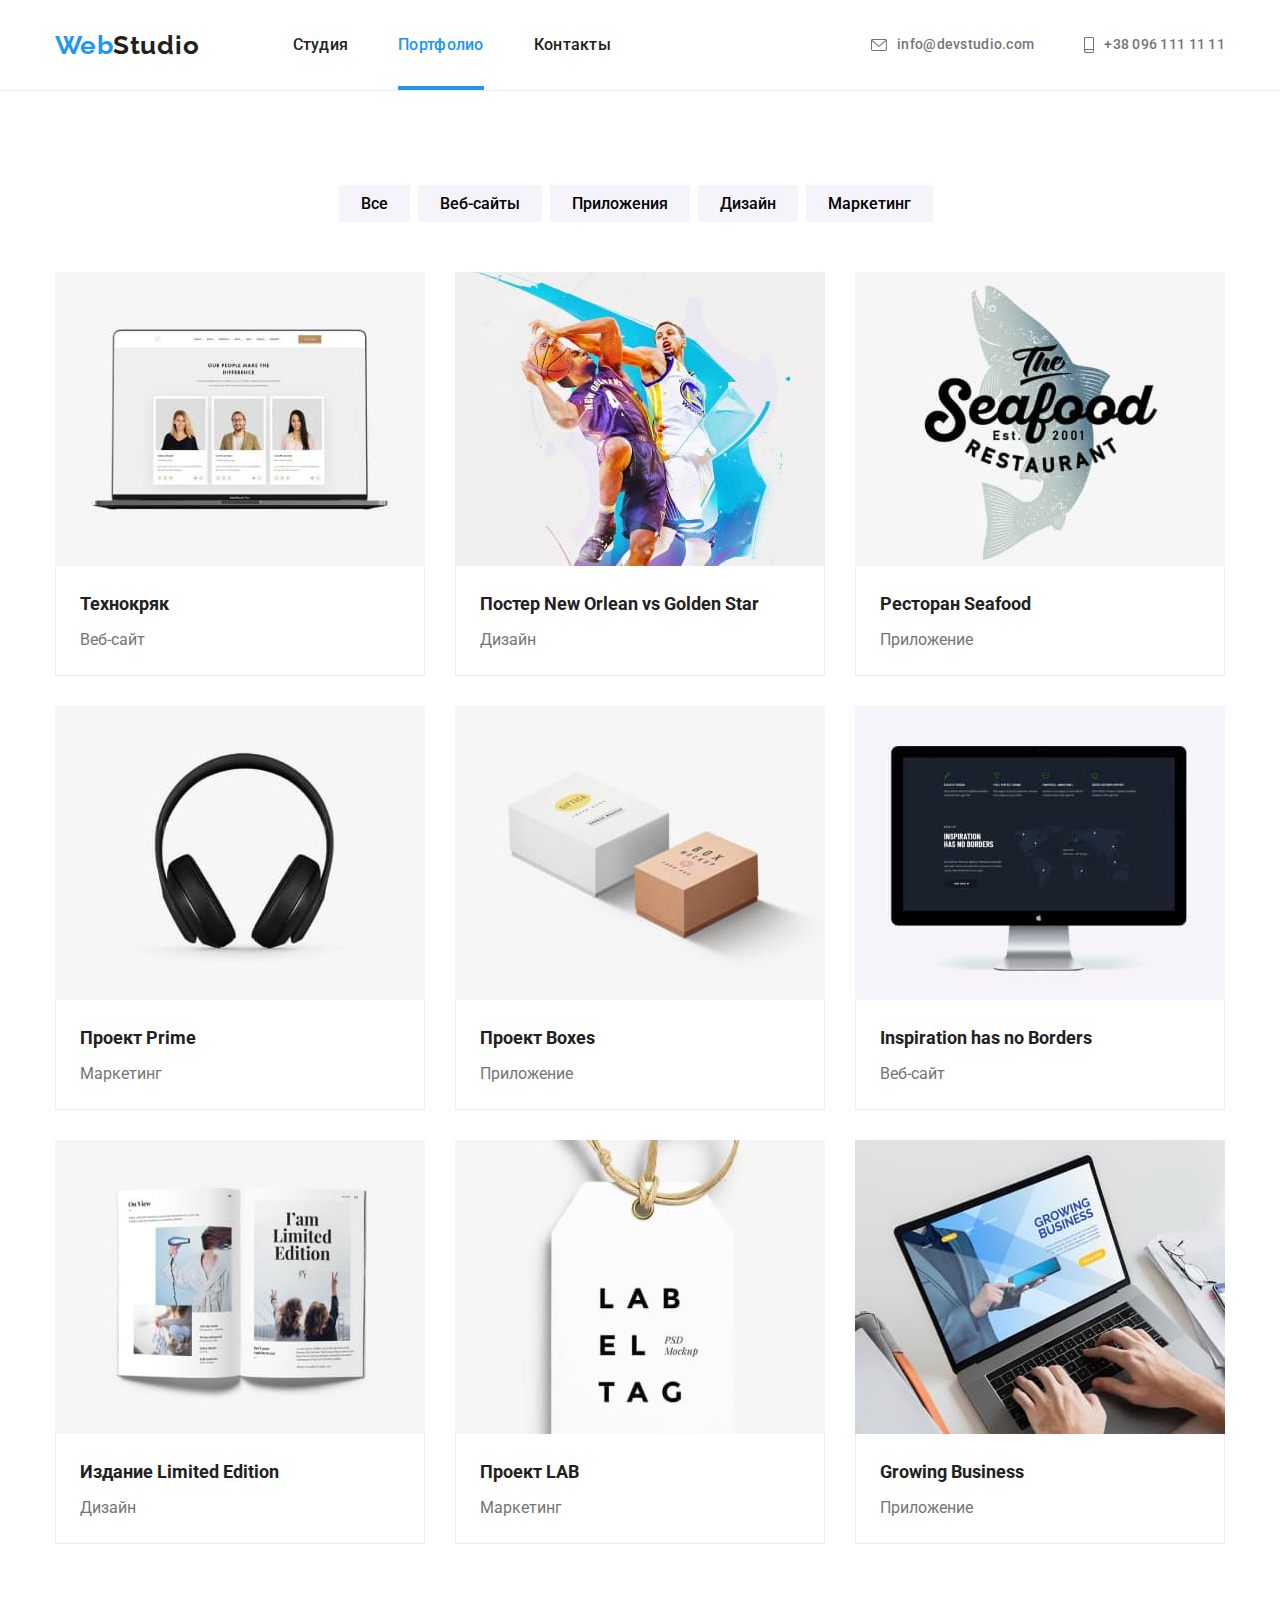
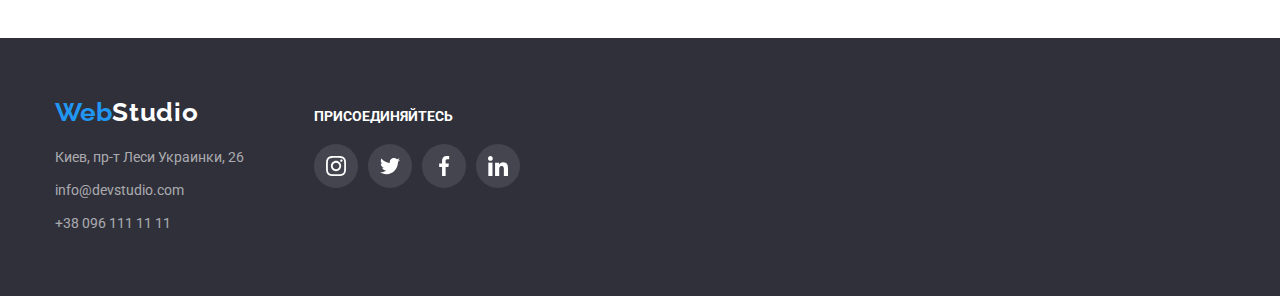
==== portfolio.html @ e0b06317 "done" ====
<!DOCTYPE html>
<html lang="ru">

<head>
    <meta charset="UTF-8">
    <meta http-equiv="X-UA-Compatible" content="IE=edge">
    <meta name="viewport" content="width=device-width, initial-scale=1.0">
    <title>WebStudio</title>

    <link rel="preconnect" href="https://fonts.googleapis.com">
    <link rel="preconnect" href="https://fonts.gstatic.com" crossorigin>
    <link rel="stylesheet"
        href="https://cdnjs.cloudflare.com/ajax/libs/modern-normalize/1.0.0/modern-normalize.min.css" />
    <link href="https://fonts.googleapis.com/css2?family=Roboto:wght@400;500;700;900&display=swap" rel="stylesheet">
    <link rel="stylesheet" href="https://fonts.googleapis.com/css2?family=Raleway:wght@700&display=swap">
    <link rel="stylesheet" href="./css/style.css">
</head>

<body>
    <header class="header">
        <div class="container">
            <nav class="header__nav">
                <a class="header__logo" href="./index.html">
                    <p class="logo-blue">Web<span>Studio</span></p>
                </a>
                <ul class="header__list">
                    <li class="header__item">
                        <a class="text" href="./index.html">Студия</a>
                    </li>
                    <li class="header__item">
                        <a class="text active" href="./portfolio.html">Портфолио</a>
                    </li>
                    <li class="header__item"><a class="text" href="">Контакты</a></li>
                </ul>
            </nav>
            <ul class="header__contact">
                <li class="header__contact--item">
                    <a href="mailto:info@devstudio.com" class="header__contact--elem">
                        <svg class="header__contact--icon" width="16" height="12">
                            <use href="./images/icons.svg/symbol-defs.svg#icon-mail"></use>
                        </svg>
                        info@devstudio.com
                    </a>
                </li>
                <li class="header__contact--item">
                    <a href=" tel:+380961111111" class="header__contact--elem">
                        <svg class="header__contact--icon" width="10" height="16">
                            <use href="./images/icons.svg/symbol-defs.svg#icon-smartphone"></use>
                        </svg>
                        +38 096 111 11 11
                    </a>
                </li>
            </ul>
        </div>
    </header>
    <!-- Контент -->
    <main>
        <section class="all">
            <div class="container">
                <ul class="button-list">
                    <li class="button-item">
                        <button class="button" type="button">Все</button>
                    </li>
                    <li class="button-item">
                        <button class="button" type="button">Веб-сайты</button>
                    </li>
                    <li class="button-item">
                        <button class="button" type="button">Приложения</button>
                    </li>
                    <li class="button-item">
                        <button class="button" type="button">Дизайн</button>
                    </li>
                    <li class="button-item">
                        <button class="button" type="button">Маркетинг</button>
                    </li>
                </ul>
                <ul class="slider__list">
                    <li class="slider-item">
                        <div class="slider__wrap">
                            <a class="slider__preview" href="">
                                <img src="./images/imgporto1.jpg" alt="Веб-сфйе" />
                                <p class="slider-text">Ресурс предлагает комплексные предложения с разным уровнем
                                    функционала и сервисов. Все
                                    это позволит посетителю получить
                                    исчерпывающие сведения о компании или частном лице.</p>
                        </div>
                        <div class="all-img">
                            <h2 class="slider__item-tittel">Технокряк</h2>
                            <P class="slider__item-text">Веб-сайт</P>
                        </div>
                        </a>
                    </li>
                    <li class="slider-item">
                        <a class="slider__preview" href="">
                            <img src="./images/imgporto2.jpg" alt="Дизайн" />
                            <div class="all-img">
                                <h2 class="slider__item-tittel">Постер New Orlean vs Golden Star</h2>
                                <P class="slider__item-text">Дизайн</P>
                            </div>
                        </a>

                    </li>
                    <li class="slider-item">
                        <a class="slider__preview" href="">
                            <img src="./images/imgporto3.jpg" alt="Приложение" />
                            <div class="all-img">
                                <h2 class="slider__item-tittel">Ресторан Seafood</h2>
                                <P class="slider__item-text">Приложение</P>
                            </div>
                        </a>

                    </li>
                    <li class="slider-item">
                        <a class="slider__preview" href="">
                            <img src="./images/imgporto4.jpg" alt="Маркетинг" />
                            <div class="all-img">
                                <h2 class="slider__item-tittel">Проект Prime</h2>
                                <P class="slider__item-text">Маркетинг</P>
                            </div>
                        </a>

                    </li>
                    <li class="slider-item">
                        <a class="slider__preview" href="">
                            <img src="./images/imgporto5.jpg" alt="Приложение" />
                            <div class="all-img">
                                <h2 class="slider__item-tittel">Проект Boxes</h2>
                                <P class="slider__item-text">Приложение</P>
                            </div>
                        </a>

                    </li>
                    <li class="slider-item">
                        <a class="slider__preview" href="">
                            <img src="./images/imgporto6.jpg" alt="Веб-сайт" />
                            <div class="all-img">
                                <h2 class="slider__item-tittel">Inspiration has no Borders</h2>
                                <P class="slider__item-text">Веб-сайт</P>
                            </div>
                        </a>

                    </li>
                    <li class="slider-item">
                        <a class="slider__preview" href="">
                            <img src="./images/imgporto7.jpg" alt="Дизайн" />
                            <div class="all-img">
                                <h2 class="slider__item-tittel">Издание Limited Edition</h2>
                                <P class="slider__item-text">Дизайн</P>
                            </div>
                        </a>

                    </li>
                    <li class="slider-item">
                        <a class="slider__preview" href="">
                            <img src="./images/imgporto8.jpg" alt="Маркетинг" />
                            <div class="all-img">
                                <h2 class="slider__item-tittel">Проект LAB</h2>
                                <P class="slider__item-text">Маркетинг</P>
                            </div>
                        </a>
                    </li>
                    <li class="slider-item">
                        <a class="slider__preview" href="">
                            <img src="./images/imgporto9.jpg" alt="Приложение" />
                            <div class="all-img">
                                <h2 class="slider__item-tittel">Growing Business</h2>
                                <P class="slider__item-text">Приложение</P>
                            </div>
                        </a>
                    </li>
            </div>
            </ul>
        </section>
    </main>

    <footer class="footer">
        <div class="container__footer">
            <div class="footer__list-first">
                <a class="footer__link footer__logo" href="">
                    <p class="logo-blue-footer">Web<span>Studio</span></p>
                </a>
                <ul class="footer__list">
                    <li class="footer__item">
                        <a class="footer__link" target="_blank" href="https://goo.gl/maps/AQihvnjRgW8BU76g7">
                            Киев, пр-т
                            Леси
                            Украинки, 26</a>
                    </li>
                    <li class="footer__item">
                        <a class="footer__link" href="mailto:info@devstudio.com">info@devstudio.com</a>
                    </li>
                    <li class="footer__item">
                        <a class="footer__link" href="tel:+380961111111">+38 096 111 11 11</a>
                    </li>
                </ul>
            </div>

            <div class="footer__list-too">
                <p class="footer__join">ПРИСОЕДИНЯЙТЕСЬ</p>
                <ul class="footer__join-list">
                    <li class="footer__join-item">
                        <a href="" class="footer__join-soc">
                            <svg class="footer__join-icon" width="20" height="20">
                                <use href="./images/icons.svg/symbol-defs.svg#icon-instagram"></use>
                            </svg>
                        </a>
                    </li>
                    <li class="footer__join-item">
                        <a href="" class="footer__join-soc">
                            <svg class="footer__join-icon" width="20" height="20">
                                <use href="./images/icons.svg/symbol-defs.svg#icon-twitter"></use>
                            </svg>
                        </a>
                    </li>
                    <li class="footer__join-item">
                        <a href="" class="footer__join-soc">
                            <svg class="footer__join-icon" width="20" height="20">
                                <use href="./images/icons.svg/symbol-defs.svg#icon-facebook"></use>
                            </svg>
                        </a>
                    </li>
                    <li class="footer__join-item">
                        <a href="" class="footer__join-soc">
                            <svg class="footer__join-icon" width="20" height="20">
                                <use href="./images/icons.svg/symbol-defs.svg#icon-linkedin"></use>
                            </svg>
                        </a>
                    </li>
                </ul>
            </div>
        </div>
    </footer>
    <div class="backdrop is-hidden" data-modal>
        <div class="modal">
            <button type="button" class="modal__button-close" data-modal-close>
                <svg class="backdrop__close-icon" width="18" height="18">
                    <use href="./images/icons.svg/symbol-defs.svg#icon-close"></use>
                </svg></button>
        </div>
    </div>
    <script src="./js/modal.js"></script>
</body>

</html>
---- css/style.css ----
:root {
   --acentColor: #2196f3;
   --mainWhite: #fff;
   --mainBlack: #000;
   --mainBackgroundColor: #e5e5e5;
   --secondaryBackgroundColor: #2f303a;
   --thirdBackgroundColor: #f5f4fa;
   --mainTitleColor: #212121;
   --mainTextColor: #757575;
   --ButtonBeckColor: #188ce8;
   --backgrauntSlider: #eeeeee;
   --backgraundPicture: #f5f4fa;
   --SocPicture: #afb1b8;
   --clientColorLogo: #afb1b8;

   /* Fonts */

   --mainFont: 'Roboto';
   --secondaryFont: 'Raleway';
}

/* RESET Style*/

html {
   margin: 0;
   padding: 0;
}
body {
   font-family: var(--mainFont), var(--secondaryFont), sans-serif;
   font-weight: 400;
   margin: 0;
   padding: 0;
}

a {
   text-decoration: none;
}
p,
h1,
h2,
h3,
h4,
h5,
h6 {
   margin: 0;
}
button {
   cursor: pointer;
}

ul {
   text-decoration: none;
   list-style: none;
   margin: 0;
   padding: 0;
}

ul li {
   list-style-type: none;
   margin: 0;
   padding: 0;
}
h3 {
   font-weight: 500;
   font-size: 16px;
}
p {
   font-weight: 400;
}

img {
   display: block;
   max-width: 100%;
}

.all {
   padding: 94px 0;
}

.container {
   width: 1200px;
   padding: 0 15px;
   margin: 0 auto;
}

.button-item {
   margin-right: 8px;
}

li.button-item:last-child {
   margin-right: 0;
}

.visually-hidden {
   position: absolute;
   width: 1px;
   height: 1px;
   margin: -1px;
   padding: 0;
   overflow: hidden;
   border: 0;
   clip: rect(0 0 0 0);
}

.text {
   color: var(--mainTitleColor);
   font-weight: 500;
   font-size: 16px;
   line-height: 1.6;
   transition: all 0.3s ease-out;
   padding-top: 32px;
   padding-bottom: 28px;
   display: block;
   border-bottom: 4px solid #fff;
   transition-property: transform;
   transition-duration: 250ms;
   transition-timing-function: cubic-bezier(0.4, 0, 0.2, 1);
}

.text.active {
   color: var(--acentColor);
   border-bottom: 4px solid #2196f3;
   transition-property: transform;
   transition-duration: 250ms;
   transition-timing-function: cubic-bezier(0.4, 0, 0.2, 1);
}

.text::after:hover,
.text::after:focus {
   border-bottom: 4px solid #2196f3;
}

.text:hover,
.text:focus {
   color: var(--acentColor);
}

/* header  */

.header {
   font-weight: 500;
   font-size: 14px;
   line-height: 1.1;
   letter-spacing: 0.02em;
   border-bottom: 1px solid #ececec;
}

.header__logo span {
   color: var(--mainTitleColor);
   letter-spacing: 0.03em;
   font-family: var(--secondaryFont);
   font-weight: 700;
   font-size: 26px;
   line-height: 1.1;
}

.logo-blue {
   color: var(--acentColor);
   font-family: var(--secondaryFont);
   font-weight: 700;
   font-size: 26px;
   line-height: 1.1;
}

.header__list {
   display: flex;
   align-items: center;
}

.header .container {
   display: flex;
   align-items: center;
}

.header__nav {
   display: flex;
}

.header__item {
   margin-right: 50px;
}

li.header__item:last-child {
   margin-right: 0;
}

.header__logo {
   margin-right: 93px;
   display: flex;
   align-items: center;
}

.header__contact {
   display: flex;
   align-items: center;
   margin-left: auto;
   color: var(--mainTextColor);
}

.header__contact--elem:hover,
.header__contact--elem:focus {
   color: var(--acentColor);
}

.header__contact--elem:hover .header__contact--icon {
   fill: var(--acentColor);
}

.header__contact--elem {
   display: flex;
   color: var(--mainTextColor);
   transition-property: transform;
   transition-duration: 250ms;
   transition-timing-function: cubic-bezier(0.4, 0, 0.2, 1);
}

.header__contact--item {
   display: flex;
   align-items: center;
   position: relative;
}

.header__contact--icon {
   fill: var(--mainTextColor);
   display: block;
   margin: auto;
   margin-right: 10px;
}

.header__contact--item:last-child {
   margin-left: 50px;
}

/* Section Hero */

.section-hero {
   text-align: center;
   padding: 200px 0 200px;
   background-image: linear-gradient(rgba(47, 48, 58, 0.4), rgba(47, 48, 58, 0.4)), url(../images/herotitel.jpg);
   background-size: cover;
   max-width: 1600px;
   margin: 0 auto;
}

.section-hero__title {
   color: var(--mainWhite);
   margin: 0 auto 30px;
   font-size: 44px;
   line-height: 1.3;
   font-weight: 900;
   max-width: 696px;
   background-position: center top;
}

.button-title {
   color: var(--mainWhite);
   font-weight: 700;
   font-size: 16px;
   line-height: 1.6;
   background-position: center top;
   background: var(--acentColor);
   box-shadow: 0px 4px 4px rgba(0, 0, 0, 0.15);
   border-radius: 4px;
   font-family: inherit;
   padding: 10px 32px;
   transition: all 0.3s ease-out;
   appearance: none;
   border: none;
   transition-property: transform;
   transition: color 250ms, background-color 250ms;
   transition-timing-function: cubic-bezier(0.4, 0, 0.2, 1);
}
.button-title:hover,
.button-title:focus {
   color: var(--mainWhite);
   background: var(--ButtonBeckColor);
}

/* slider */

/* Section advance */

.advance {
   padding: 94px 0 50px;
}

.advance__soc-picture {
   display: flex;
   align-items: center;
   justify-content: center;
   background-color: var(--backgraundPicture);
   border-radius: 4px;
   width: 270px;
   height: 120px;
   margin-right: 30px;
   margin-bottom: 30px;
}

.advance__soc-picture:last-child {
   margin-right: 0px;
}

.displayed {
   margin: auto;
}

.advance__list {
   padding-left: 0%;
   margin: 0 -15px;
   display: flex;
   flex-direction: row;
   flex-wrap: wrap;
}

.advance__item {
   width: calc(25% - 30px);
   margin: 0 15px 0;
   list-style: none;
}

.advance__item--title {
   padding-top: 94px;
   padding: 0;
   margin-bottom: 10px;
   font-family: var(--mainFont);
   font-weight: 700;
   font-size: 14px;
   line-height: 1.1;
}

.advance__item--text {
   font-weight: 400;
   font-size: 14px;
   line-height: 1.7;
   color: var(--mainTextColor);
   box-sizing: border-box;
   max-width: 270px;
   letter-spacing: 0.03em;
}

.section__title {
   margin-bottom: 50px;
   font-weight: 700;
   font-size: 36px;
   line-height: 1.1;
   text-align: center;
}
/* Section about */

.about {
   padding: 44px 0 94px;
}

.about__list {
   display: flex;
   flex-wrap: wrap;
   align-items: flex-start;
   margin: 0 -15px 0;
}

.about__item {
   width: calc((100% / 3) - 30px);
   margin: 0 15px;
}

.thumb {
   position: relative;
}

.thumb > .label {
   position: absolute;
   top: 224px;
   right: 0;
   margin: 0;
   padding: 27px 0px;

   font-family: var(--mainFont);
   font-weight: 700;
   font-size: 14px;
   font-style: normal;
   line-height: 1.1;
   text-align: center;
   letter-spacing: 0.03em;
   text-transform: uppercase;
   background: rgba(47, 48, 58, 0.8);
   color: #fff;
   display: block;
   width: 370px;
   height: 70px;
}

/* Section our-team */

.our-team {
   font-weight: 500;
   background: var(--thirdBackgroundColor);
   font-size: 16px;
   line-height: 1.1;
   padding: 94px 0 94px;
}
.our-team__list {
   display: flex;
   margin: 0 -15px;
}

.our-team__soc-list {
   display: flex;
   justify-content: center;
}

.our-team__soc-item + .our-team__soc-item {
   margin-left: 10px;
}

.our-team__soc {
   fill: var(--SocPicture);
}

.our-team__soc-link:hover {
   background-color: var(--acentColor);
}

.our-team__soc-link:hover .our-team__soc {
   fill: var(--mainWhite);
}

.our-team__soc-link {
   width: 44px;
   height: 44px;
   border-radius: 50%;
   display: flex;
   justify-content: center;
   align-items: center;
   transition-property: transform;
   transition-duration: 250ms;
   transition-timing-function: cubic-bezier(0.4, 0, 0.2, 1);
}

.our-team__prof {
   color: var(--mainTextColor);
   margin-top: 10px;
   margin-bottom: 16px;
}

.our-team__wrapper {
   padding-top: 30px;
   padding-bottom: 30px;
}

.our-team__item {
   width: calc(25% - 30px);
   display: block;
   text-align: center;
   background: var(--mainWhite);
   box-shadow: 0px 1px 3px rgba(0, 0, 0, 0.12), 0px 1px 1px rgba(0, 0, 0, 0.14), 0px 2px 1px rgba(0, 0, 0, 0.2);
   border-radius: 0px 0px 4px 4px;
   margin: 0 15px 0;
}

/*clients*/

.clients {
   padding: 94px 0 94px;
}

.client__titel {
   font-family: var(--mainFont);
   font-weight: 700;
   font-size: 36px;
   line-height: 1.1;
   text-align: center;
   margin-bottom: 50px;
}

.clients_item:last-child {
   margin-right: 0px;
}

.client__logo-web:hover,
.client__logo-web:focus {
   border-color: var(--acentColor);
}

.client__logo-web:focus .client__logo {
   fill: var(--acentColor);
}

.client__logo-web:hover .client__logo {
   fill: var(--acentColor);
}

.client__logo-web {
   width: 170px;
   height: 92px;
   display: flex;
   align-items: center;
   justify-content: center;
   transition-property: transform;
   transition-duration: 250ms;
   transition-timing-function: cubic-bezier(0.4, 0, 0.2, 1);
   border: 1px solid #afb1b8;
   border-radius: 4px;
}

.clients_item {
   margin-right: 30px;
}

.client__logo {
   fill: var(--clientColorLogo);
}

.clients__list {
   display: flex;
   justify-content: center;
}

/* Footer */

.footer {
   background: var(--secondaryBackgroundColor);
   color: var(--mainWhite);
   background-position: center top;
   padding: 60px 0;
}

.footer__item {
   margin-top: 9px;
}

.footer__logo {
   display: block;
   color: var(--mainWhite);
   font-size: 26px;
   line-height: 1.1;
   width: 100%;
   max-width: 1200px;
}

.logo-blue-footer {
   color: var(--acentColor);
   font-family: var(--secondaryFont);
   font-weight: 700;
   font-size: 26px;
   line-height: 1.1;
}

.footer__logo span {
   color: #fff;
   letter-spacing: 0.03em;
   font-family: var(--secondaryFont);
   font-weight: 700;
   font-size: 26px;
   line-height: 1.1;
}

.logo-blue {
   color: var(--acentColor);
   font-family: var(--secondaryFont);
   font-weight: 700;
   font-size: 26px;
   line-height: 1.1;
}
.footer__link {
   font-style: normal;
   color: rgba(255, 255, 255, 0.6);
   font-weight: 400;
   font-size: 14px;
   line-height: 1.7;
   margin-bottom: 20px;
   transition-property: transform;
   transition-duration: 250ms;
   transition-timing-function: cubic-bezier(0.4, 0, 0.2, 1);
}
.footer__link:hover,
.footer__link:focus {
   color: #2196f3;
}

.footer__list-too {
   margin-left: 70px;
}

.footer__link:not(:first-child) {
   margin-top: 20px;
}

li.footer__item:first-child {
   margin-top: 0;
}

.footer__join {
   font-weight: 700;
   font-size: 14px;
   line-height: 1.1;
   margin-bottom: 20px;
}

.footer__list-too {
   display: flex-center;
}

.footer__join-icon {
   fill: var(--mainWhite);
}

.footer__join-list {
   display: flex;
}

.footer__join-item {
   margin-right: 10px;
}

.footer__join-item:last-child {
   margin-right: 0px;
}

.container__footer {
   width: 1200px;
   padding: 0 15px;
   margin: 0 auto;
   display: flex;
   flex-wrap: wrap;
   flex-direction: row;
   align-items: baseline;
}

.footer__join-soc {
   width: 44px;
   height: 44px;
   border-radius: 50%;
   display: flex;
   justify-content: center;
   align-items: center;
   background: rgba(255, 255, 255, 0.1);
   transition-property: transform;
   transition-duration: 250ms;
   transition-timing-function: cubic-bezier(0.4, 0, 0.2, 1);
}

.footer__join-soc:hover,
.footer__join-soc:focus {
   background-color: var(--acentColor);
}

/*backdrop*/

.backdrop {
   position: fixed;
   top: 0;
   width: 100%;
   height: 100%;
   display: flex;
   align-items: center;
   justify-content: center;
   transition: opacity 250ms, visibility 250ms;
   transition-timing-function: cubic-bezier(0.4, 0, 0.2, 1);
}

.modal {
   width: 528px;
   min-height: 581px;
   background-color: #ffffff;
   box-shadow: 0px 1px 3px rgba(0, 0, 0, 0.12), 0px 1px 1px rgba(0, 0, 0, 0.14), 0px 2px 1px rgba(0, 0, 0, 0.2);
   border-radius: 4px;
}

.modal__button-close {
   width: 30px;
   height: 30px;
   border-radius: 50%;
   border: 1px solid rgba(0, 0, 0, 0.1);
   margin-left: 490px;
   margin-top: 8px;
   display: flex;
   align-items: center;
   justify-content: center;
}

.is-hidden {
   opacity: 0;
   pointer-events: none;
   visibility: hidden;
}

/*portfolio*/

.slider__list {
   display: flex;
   flex-wrap: wrap;
   margin: -15px;
}

.all-img {
   background-color: var(--mainWhite);
   border-left: 1px solid #eeeeee;
   border-right: 1px solid #eeeeee;
   border-bottom: 1px solid #eeeeee;
   padding: 20px 24px 20px 24px;
}

.slider__item-tittel {
   margin-bottom: 4px;
}

.slider-item {
   width: calc((100% / 3) - 30px);
   display: block;
   background-color: var(--mainWhite);
   margin: 15px;
}

.slider__wrap {
   position: relative;
   overflow: hidden;
}

.slider-text {
   position: absolute;
   top: 0;
   background-color: rgba(33, 150, 243, 0.9);
   color: var(--mainWhite);
   font-size: 18px;
   line-height: 1.5;
   padding: 40px;
   height: 100%;
   transform: translateY(100%);
   transition-property: transform;
   transition-duration: 250ms;
   transition-timing-function: cubic-bezier(0.4, 0, 0.2, 1);
}

.slider-item:hover .slider-text {
   transform: translateY(0%);
}

.slider-item:hover,
.slider-item:focus {
   box-shadow: 0px 1px 1px rgba(0, 0, 0, 0.12), 0px 4px 4px rgba(0, 0, 0, 0.06), 1px 4px 6px rgba(0, 0, 0, 0.16);
}

.slider__item-tittel {
   font-weight: 700;
   font-size: 18px;
   line-height: 2;
}
.slider__preview {
   background: var(--mainWhite);
   transition-property: transform;
   transition-duration: 250ms;
   transition-timing-function: cubic-bezier(0.4, 0, 0.2, 1);
}

.slider__item-text {
   color: var(--mainTextColor);
   font-weight: 400;
   font-size: 16px;
   line-height: 1.8;
}

.slider__preview {
   color: var(--mainTitleColor);
   display: block;
}

.button {
   font-weight: 500;
   font-size: 16px;
   line-height: 1.6;
   background: var(--thirdBackgroundColor);
   font-family: inherit;
   padding-top: 6px;
   padding-bottom: 6px;
   padding-left: 22px;
   padding-right: 22px;
   transition: all 0.3s ease-out;
   border: none;
   transition-property: transform;
   transition-property: transform;
   transition: color 250ms, background-color 250ms;
   transition-timing-function: cubic-bezier(0.4, 0, 0.2, 1);
}

.button:hover,
.button:focus {
   color: var(--mainWhite);
   background: var(--acentColor);
   box-shadow: 0px 3px 1px rgba(0, 0, 0, 0.1), 0px 1px 2px rgba(0, 0, 0, 0.08), 0px 2px 2px rgba(0, 0, 0, 0.12);
   border-radius: 4px;
}

.button-list {
   display: flex;
   justify-content: center;
   margin-bottom: 50px;
}
.button-list:not(:last-child) {
   margin-right: 8px;
}
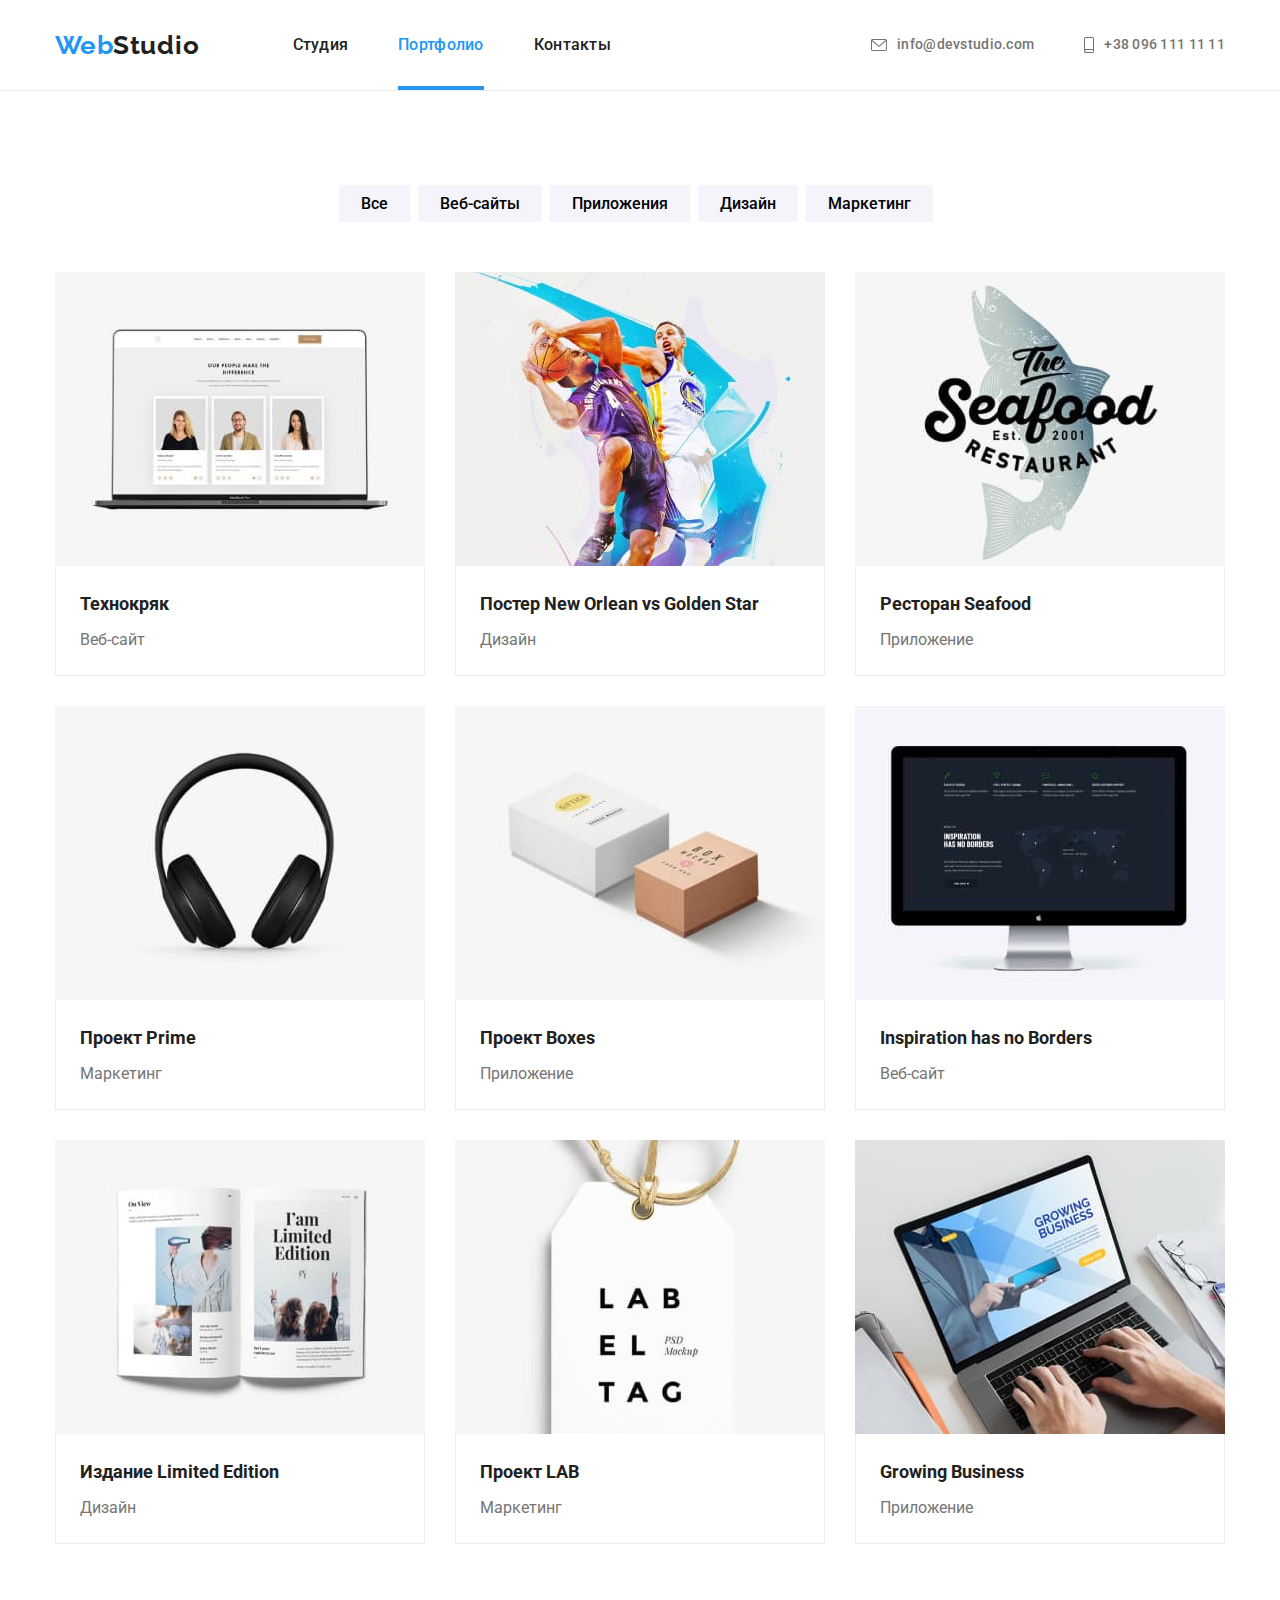
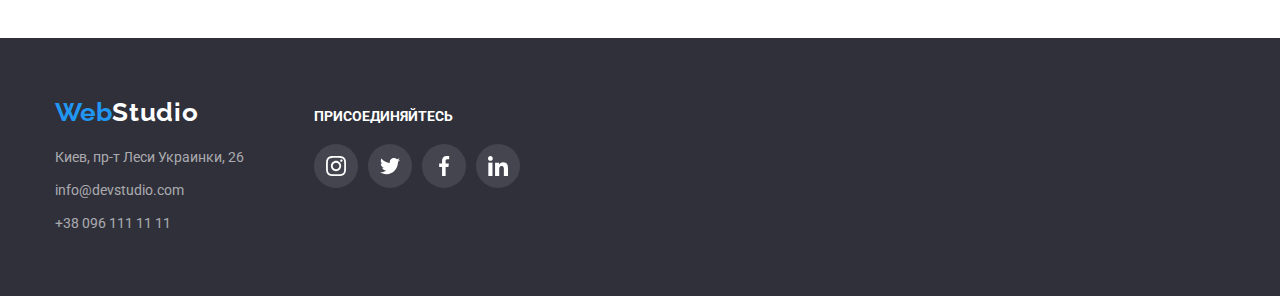
==== commit c5e627e2: "done" ====
--- a/portfolio.html
+++ b/portfolio.html
@@ -91,81 +91,129 @@
                         </a>
                     </li>
                     <li class="slider-item">
-                        <a class="slider__preview" href="">
-                            <img src="./images/imgporto2.jpg" alt="Дизайн" />
-                            <div class="all-img">
-                                <h2 class="slider__item-tittel">Постер New Orlean vs Golden Star</h2>
-                                <P class="slider__item-text">Дизайн</P>
-                            </div>
-                        </a>
-
-                    </li>
-                    <li class="slider-item">
-                        <a class="slider__preview" href="">
-                            <img src="./images/imgporto3.jpg" alt="Приложение" />
-                            <div class="all-img">
-                                <h2 class="slider__item-tittel">Ресторан Seafood</h2>
-                                <P class="slider__item-text">Приложение</P>
-                            </div>
-                        </a>
-
-                    </li>
-                    <li class="slider-item">
-                        <a class="slider__preview" href="">
-                            <img src="./images/imgporto4.jpg" alt="Маркетинг" />
-                            <div class="all-img">
-                                <h2 class="slider__item-tittel">Проект Prime</h2>
-                                <P class="slider__item-text">Маркетинг</P>
-                            </div>
-                        </a>
-
-                    </li>
-                    <li class="slider-item">
-                        <a class="slider__preview" href="">
-                            <img src="./images/imgporto5.jpg" alt="Приложение" />
-                            <div class="all-img">
-                                <h2 class="slider__item-tittel">Проект Boxes</h2>
-                                <P class="slider__item-text">Приложение</P>
-                            </div>
-                        </a>
-
-                    </li>
-                    <li class="slider-item">
-                        <a class="slider__preview" href="">
-                            <img src="./images/imgporto6.jpg" alt="Веб-сайт" />
-                            <div class="all-img">
-                                <h2 class="slider__item-tittel">Inspiration has no Borders</h2>
-                                <P class="slider__item-text">Веб-сайт</P>
-                            </div>
-                        </a>
-
-                    </li>
-                    <li class="slider-item">
-                        <a class="slider__preview" href="">
-                            <img src="./images/imgporto7.jpg" alt="Дизайн" />
-                            <div class="all-img">
-                                <h2 class="slider__item-tittel">Издание Limited Edition</h2>
-                                <P class="slider__item-text">Дизайн</P>
-                            </div>
-                        </a>
-
-                    </li>
-                    <li class="slider-item">
-                        <a class="slider__preview" href="">
-                            <img src="./images/imgporto8.jpg" alt="Маркетинг" />
-                            <div class="all-img">
-                                <h2 class="slider__item-tittel">Проект LAB</h2>
-                                <P class="slider__item-text">Маркетинг</P>
-                            </div>
-                        </a>
-                    </li>
-                    <li class="slider-item">
-                        <a class="slider__preview" href="">
-                            <img src="./images/imgporto9.jpg" alt="Приложение" />
-                            <div class="all-img">
-                                <h2 class="slider__item-tittel">Growing Business</h2>
-                                <P class="slider__item-text">Приложение</P>
-                            </div>
+                        <div class="slider__wrap">
+                            <a class="slider__preview" href="">
+                                <img src="./images/imgporto2.jpg" alt="Дизайн" />
+                                <p class="slider-text">Ресурс предлагает комплексные предложения с разным уровнем
+                                    функционала и сервисов. Все
+                                    это позволит посетителю получить
+                                    исчерпывающие сведения о компании или частном лице.</p>
+                        </div>
+                        <div class="all-img">
+                            <h2 class="slider__item-tittel">Постер New Orlean vs Golden Star</h2>
+                            <P class="slider__item-text">Дизайн</P>
+                        </div>
+                        </a>
+
+                    </li>
+                    <li class="slider-item">
+                        <div class="slider__wrap">
+                            <a class="slider__preview" href="">
+                                <img src="./images/imgporto3.jpg" alt="Приложение" />
+                                <p class="slider-text">Ресурс предлагает комплексные предложения с разным уровнем
+                                    функционала и сервисов. Все
+                                    это позволит посетителю получить
+                                    исчерпывающие сведения о компании или частном лице.</p>
+                        </div>
+                        <div class="all-img">
+                            <h2 class="slider__item-tittel">Ресторан Seafood</h2>
+                            <P class="slider__item-text">Приложение</P>
+                        </div>
+                        </a>
+
+                    </li>
+                    <li class="slider-item">
+                        <div class="slider__wrap">
+                            <a class="slider__preview" href="">
+                                <img src="./images/imgporto4.jpg" alt="Маркетинг" />
+                                <p class="slider-text">Ресурс предлагает комплексные предложения с разным уровнем
+                                    функционала и сервисов. Все
+                                    это позволит посетителю получить
+                                    исчерпывающие сведения о компании или частном лице.</p>
+                        </div>
+                        <div class="all-img">
+                            <h2 class="slider__item-tittel">Проект Prime</h2>
+                            <P class="slider__item-text">Маркетинг</P>
+                        </div>
+                        </a>
+
+                    </li>
+                    <li class="slider-item">
+                        <div class="slider__wrap">
+                            <a class="slider__preview" href="">
+                                <img src="./images/imgporto5.jpg" alt="Приложение" />
+                                <p class="slider-text">Ресурс предлагает комплексные предложения с разным уровнем
+                                    функционала и сервисов. Все
+                                    это позволит посетителю получить
+                                    исчерпывающие сведения о компании или частном лице.</p>
+                        </div>
+                        <div class="all-img">
+                            <h2 class="slider__item-tittel">Проект Boxes</h2>
+                            <P class="slider__item-text">Приложение</P>
+                        </div>
+                        </a>
+
+                    </li>
+                    <li class="slider-item">
+                        <div class="slider__wrap">
+                            <a class="slider__preview" href="">
+                                <img src="./images/imgporto6.jpg" alt="Веб-сайт" />
+                                <p class="slider-text">Ресурс предлагает комплексные предложения с разным уровнем
+                                    функционала и сервисов. Все
+                                    это позволит посетителю получить
+                                    исчерпывающие сведения о компании или частном лице.</p>
+                        </div>
+                        <div class="all-img">
+                            <h2 class="slider__item-tittel">Inspiration has no Borders</h2>
+                            <P class="slider__item-text">Веб-сайт</P>
+                        </div>
+                        </a>
+
+                    </li>
+                    <li class="slider-item">
+                        <div class="slider__wrap">
+                            <a class="slider__preview" href="">
+                                <img src="./images/imgporto7.jpg" alt="Дизайн" />
+                                <p class="slider-text">Ресурс предлагает комплексные предложения с разным уровнем
+                                    функционала и сервисов. Все
+                                    это позволит посетителю получить
+                                    исчерпывающие сведения о компании или частном лице.</p>
+                        </div>
+                        <div class="all-img">
+                            <h2 class="slider__item-tittel">Издание Limited Edition</h2>
+                            <P class="slider__item-text">Дизайн</P>
+                        </div>
+                        </a>
+
+                    </li>
+                    <li class="slider-item">
+                        <div class="slider__wrap">
+                            <a class="slider__preview" href="">
+                                <img src="./images/imgporto8.jpg" alt="Маркетинг" />
+                                <p class="slider-text">Ресурс предлагает комплексные предложения с разным уровнем
+                                    функционала и сервисов. Все
+                                    это позволит посетителю получить
+                                    исчерпывающие сведения о компании или частном лице.</p>
+                        </div>
+                        <div class="all-img">
+                            <h2 class="slider__item-tittel">Проект LAB</h2>
+                            <P class="slider__item-text">Маркетинг</P>
+                        </div>
+                        </a>
+                    </li>
+                    <li class="slider-item">
+                        <div class="slider__wrap">
+                            <a class="slider__preview" href="">
+                                <img src="./images/imgporto9.jpg" alt="Приложение" />
+                                <p class="slider-text">Ресурс предлагает комплексные предложения с разным уровнем
+                                    функционала и сервисов. Все
+                                    это позволит посетителю получить
+                                    исчерпывающие сведения о компании или частном лице.</p>
+                        </div>
+                        <div class="all-img">
+                            <h2 class="slider__item-tittel">Growing Business</h2>
+                            <P class="slider__item-text">Приложение</P>
+                        </div>
                         </a>
                     </li>
             </div>
--- a/css/style.css
+++ b/css/style.css
@@ -112,7 +112,6 @@
    padding-bottom: 28px;
    display: block;
    border-bottom: 4px solid #fff;
-   transition-property: transform;
    transition-duration: 250ms;
    transition-timing-function: cubic-bezier(0.4, 0, 0.2, 1);
 }
@@ -120,7 +119,6 @@
 .text.active {
    color: var(--acentColor);
    border-bottom: 4px solid #2196f3;
-   transition-property: transform;
    transition-duration: 250ms;
    transition-timing-function: cubic-bezier(0.4, 0, 0.2, 1);
 }
@@ -209,7 +207,6 @@
 .header__contact--elem {
    display: flex;
    color: var(--mainTextColor);
-   transition-property: transform;
    transition-duration: 250ms;
    transition-timing-function: cubic-bezier(0.4, 0, 0.2, 1);
 }
@@ -266,7 +263,6 @@
    transition: all 0.3s ease-out;
    appearance: none;
    border: none;
-   transition-property: transform;
    transition: color 250ms, background-color 250ms;
    transition-timing-function: cubic-bezier(0.4, 0, 0.2, 1);
 }
@@ -431,7 +427,6 @@
    display: flex;
    justify-content: center;
    align-items: center;
-   transition-property: transform;
    transition-duration: 250ms;
    transition-timing-function: cubic-bezier(0.4, 0, 0.2, 1);
 }
@@ -495,7 +490,6 @@
    display: flex;
    align-items: center;
    justify-content: center;
-   transition-property: transform;
    transition-duration: 250ms;
    transition-timing-function: cubic-bezier(0.4, 0, 0.2, 1);
    border: 1px solid #afb1b8;
@@ -568,7 +562,6 @@
    font-size: 14px;
    line-height: 1.7;
    margin-bottom: 20px;
-   transition-property: transform;
    transition-duration: 250ms;
    transition-timing-function: cubic-bezier(0.4, 0, 0.2, 1);
 }
@@ -634,7 +627,6 @@
    justify-content: center;
    align-items: center;
    background: rgba(255, 255, 255, 0.1);
-   transition-property: transform;
    transition-duration: 250ms;
    transition-timing-function: cubic-bezier(0.4, 0, 0.2, 1);
 }
@@ -656,26 +648,84 @@
    justify-content: center;
    transition: opacity 250ms, visibility 250ms;
    transition-timing-function: cubic-bezier(0.4, 0, 0.2, 1);
+   background-color:rgba(0, 0, 0, 0.2);
+
 }
 
 .modal {
+   position: absolute;
    width: 528px;
    min-height: 581px;
    background-color: #ffffff;
    box-shadow: 0px 1px 3px rgba(0, 0, 0, 0.12), 0px 1px 1px rgba(0, 0, 0, 0.14), 0px 2px 1px rgba(0, 0, 0, 0.2);
    border-radius: 4px;
+   padding: 40px;
 }
 
 .modal__button-close {
+   position: absolute;
+   top: 10px;
+   right: 10px;
    width: 30px;
    height: 30px;
    border-radius: 50%;
    border: 1px solid rgba(0, 0, 0, 0.1);
-   margin-left: 490px;
-   margin-top: 8px;
    display: flex;
    align-items: center;
    justify-content: center;
+}
+
+.backdrop__close-icon:hover,
+.backdrop__close-icon:focus {
+   fill: var(--acentColor);
+}
+
+.input__modal-icon {
+   position: absolute;
+   top: 107px;
+   left: 55px;
+}
+
+.input__modal-icon2 {
+   position: absolute;
+   top: 174px;
+   left: 55px;
+}
+
+.input__modal-icon3 {
+   position: absolute;
+   top: 243px;
+   left: 54px;
+}
+
+.input__modal {
+   width: 448px;
+   height: 40px;
+   border: 1px solid rgba(33, 33, 33, 0.2);
+   border-radius: 4px;
+   padding-left: 42px;
+   cursor: pointer;
+}
+
+.modal__titel {
+   font-weight: 700;
+   font-size: 20px;
+   line-height: 1.2;
+   color: var(--mainTitleColor);
+   text-align: center;
+   margin-bottom: 12px;
+}
+
+.input__modal-text:first-child {
+   margin-top: 12px;
+}
+
+.input__modal-text {
+   line-height: 1.1;
+   font-size: 12px;
+   color: var(--mainTextColor);
+   margin-bottom: 4px;
+   margin-top: 10px;
 }
 
 .is-hidden {
@@ -726,7 +776,6 @@
    padding: 40px;
    height: 100%;
    transform: translateY(100%);
-   transition-property: transform;
    transition-duration: 250ms;
    transition-timing-function: cubic-bezier(0.4, 0, 0.2, 1);
 }
@@ -747,7 +796,6 @@
 }
 .slider__preview {
    background: var(--mainWhite);
-   transition-property: transform;
    transition-duration: 250ms;
    transition-timing-function: cubic-bezier(0.4, 0, 0.2, 1);
 }
@@ -774,10 +822,7 @@
    padding-bottom: 6px;
    padding-left: 22px;
    padding-right: 22px;
-   transition: all 0.3s ease-out;
    border: none;
-   transition-property: transform;
-   transition-property: transform;
    transition: color 250ms, background-color 250ms;
    transition-timing-function: cubic-bezier(0.4, 0, 0.2, 1);
 }
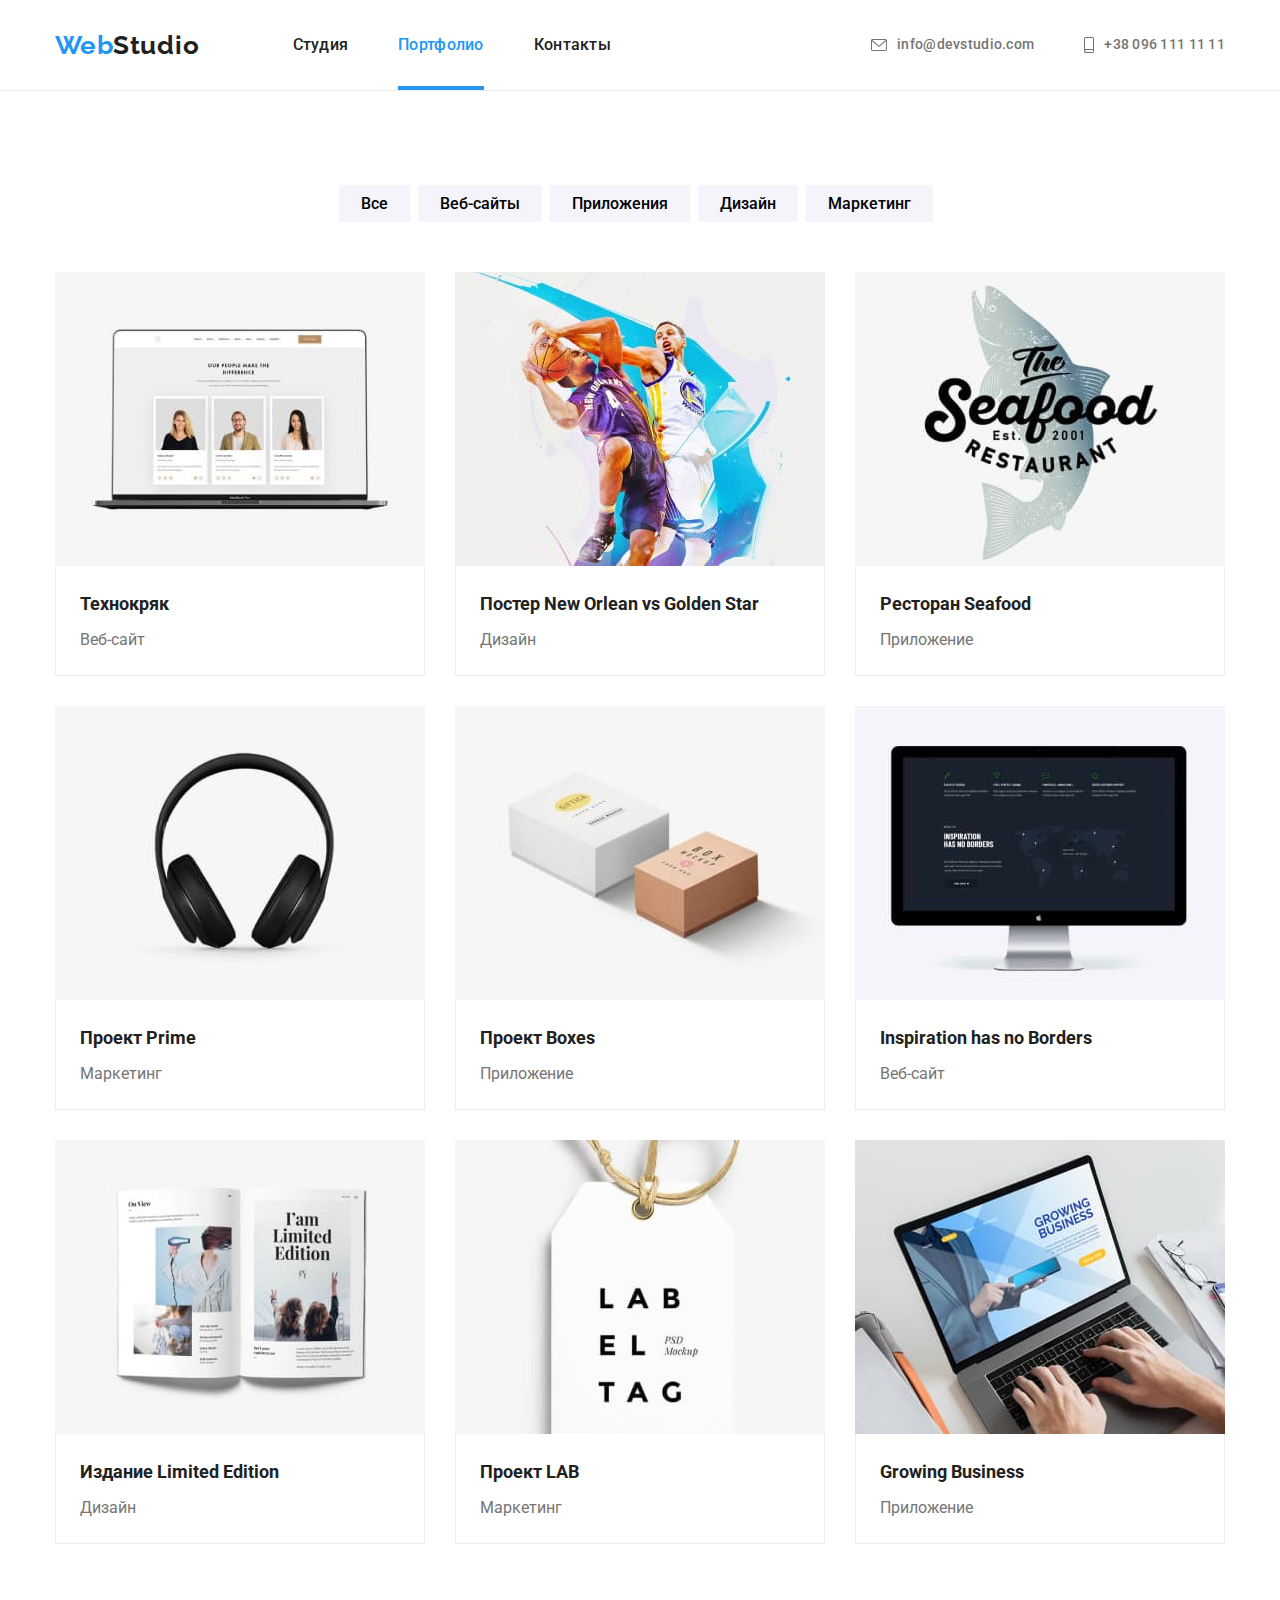
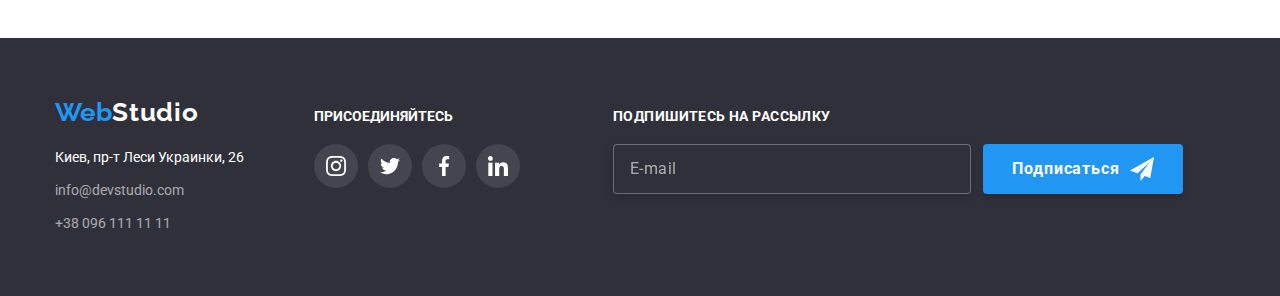
==== commit 2a5f6b88: "done" ====
--- a/portfolio.html
+++ b/portfolio.html
@@ -235,10 +235,12 @@
                             Украинки, 26</a>
                     </li>
                     <li class="footer__item">
-                        <a class="footer__link" href="mailto:info@devstudio.com">info@devstudio.com</a>
+                        <a class="footer__link" href="mailto:info@devstudio.com"><span
+                                class="footer__link-nav">info@devstudio.com</span> </a>
                     </li>
                     <li class="footer__item">
-                        <a class="footer__link" href="tel:+380961111111">+38 096 111 11 11</a>
+                        <a class="footer__link" href="tel:+380961111111"><span class="footer__link-nav">+38 096 111 11
+                                11</span></a>
                     </li>
                 </ul>
             </div>
@@ -276,17 +278,22 @@
                     </li>
                 </ul>
             </div>
+            <form class="form__join-soc">
+                <label class="footer__modal-text" for="user-email">
+                    <p class="footer__tittel-modal">ПОДПИШИТЕСЬ НА РАССЫЛКУ</p>
+                    <input type="email" class="footer__modal" name="user-email" autocomplete="off" placeholder="E-mail"
+                        required />
+                </label>
+                <label for="button__soc" class="form__submit">
+                    <button type="submit" name="button__soc" class="button__join-soc">Подписаться
+                        <svg class="footer__soc-icon" width="24" height="24">
+                            <use href="./images/icons.svg/symbol-defs.svg#icon-icon-telegram"></use>
+                        </svg>
+                    </button>
+                </label>
+            </form>
         </div>
     </footer>
-    <div class="backdrop is-hidden" data-modal>
-        <div class="modal">
-            <button type="button" class="modal__button-close" data-modal-close>
-                <svg class="backdrop__close-icon" width="18" height="18">
-                    <use href="./images/icons.svg/symbol-defs.svg#icon-close"></use>
-                </svg></button>
-        </div>
-    </div>
-    <script src="./js/modal.js"></script>
 </body>
 
 </html>--- a/css/style.css
+++ b/css/style.css
@@ -12,6 +12,7 @@
    --backgraundPicture: #f5f4fa;
    --SocPicture: #afb1b8;
    --clientColorLogo: #afb1b8;
+   --ModalButton: #188ce8;
 
    /* Fonts */
 
@@ -112,6 +113,7 @@
    padding-bottom: 28px;
    display: block;
    border-bottom: 4px solid #fff;
+   transition-property: color;
    transition-duration: 250ms;
    transition-timing-function: cubic-bezier(0.4, 0, 0.2, 1);
 }
@@ -207,6 +209,7 @@
 .header__contact--elem {
    display: flex;
    color: var(--mainTextColor);
+   transition-property: color;
    transition-duration: 250ms;
    transition-timing-function: cubic-bezier(0.4, 0, 0.2, 1);
 }
@@ -260,10 +263,10 @@
    border-radius: 4px;
    font-family: inherit;
    padding: 10px 32px;
-   transition: all 0.3s ease-out;
    appearance: none;
    border: none;
-   transition: color 250ms, background-color 250ms;
+   transition-property: color, background-color;
+   transition-duration: 250ms;
    transition-timing-function: cubic-bezier(0.4, 0, 0.2, 1);
 }
 .button-title:hover,
@@ -427,7 +430,7 @@
    display: flex;
    justify-content: center;
    align-items: center;
-   transition-duration: 250ms;
+   transition: color 250ms, background-color 250ms;
    transition-timing-function: cubic-bezier(0.4, 0, 0.2, 1);
 }
 
@@ -490,6 +493,7 @@
    display: flex;
    align-items: center;
    justify-content: center;
+   transition-property: color;
    transition-duration: 250ms;
    transition-timing-function: cubic-bezier(0.4, 0, 0.2, 1);
    border: 1px solid #afb1b8;
@@ -502,6 +506,8 @@
 
 .client__logo {
    fill: var(--clientColorLogo);
+   transition-duration: 250ms;
+   transition-timing-function: cubic-bezier(0.4, 0, 0.2, 1);
 }
 
 .clients__list {
@@ -557,17 +563,30 @@
 }
 .footer__link {
    font-style: normal;
-   color: rgba(255, 255, 255, 0.6);
+   color: var(--mainWhite);
    font-weight: 400;
    font-size: 14px;
    line-height: 1.7;
    margin-bottom: 20px;
+   transition-property: color;
    transition-duration: 250ms;
    transition-timing-function: cubic-bezier(0.4, 0, 0.2, 1);
 }
 .footer__link:hover,
 .footer__link:focus {
-   color: #2196f3;
+   color: var(--acentColor);
+}
+
+.footer__link-nav {
+   color: rgba(255, 255, 255, 0.6);
+   transition-property: color;
+   transition-duration: 250ms;
+   transition-timing-function: cubic-bezier(0.4, 0, 0.2, 1);
+}
+
+.footer__link-nav:hover,
+.footer__link-nav:focus {
+   color: var(--acentColor);
 }
 
 .footer__list-too {
@@ -601,12 +620,88 @@
    display: flex;
 }
 
+.footer__soc-icon {
+   margin-left: 10px;
+   fill: var(--mainWhite);
+}
+
 .footer__join-item {
    margin-right: 10px;
 }
 
 .footer__join-item:last-child {
    margin-right: 0px;
+}
+
+.footer__modal {
+   width: 358px;
+   height: 50px;
+   border: 1px solid rgba(255, 255, 255, 0.3);
+   filter: drop-shadow(0px 4px 4px rgba(0, 0, 0, 0.15));
+   border-radius: 4px;
+   appearance: none;
+   box-shadow: none;
+   outline: none;
+   background-color: var(--secondaryBackgroundColor);
+   letter-spacing: 0.03em;
+   color: rgba(255, 255, 255, 0.6);
+   padding-left: 16px;
+}
+
+.footer__tittel-modal {
+   font-size: 14px;
+   line-height: 1.1;
+   font-weight: 700;
+   letter-spacing: 0.03em;
+   text-transform: uppercase;
+   color: var(--mainWhite);
+   margin-bottom: 20px;
+}
+
+.button__join-soc {
+   width: 200px;
+   height: 50px;
+   background-color: var(--acentColor);
+   box-shadow: 0px 4px 4px rgba(0, 0, 0, 0.15);
+   border-radius: 4px;
+   border: none;
+   color: var(--mainWhite);
+   font-family: var(--mainFont);
+   font-weight: 700;
+   font-size: 16px;
+   line-height: 1.8;
+   letter-spacing: 0.06em;
+   display: flex;
+   align-items: center;
+   justify-content: center;
+   margin-left: 12px;
+   transition-property: color;
+   transition-duration: 250ms;
+   transition-timing-function: cubic-bezier(0.4, 0, 0.2, 1);
+}
+
+.button__join-soc:hover,
+.button__join-soc:focus {
+   background-color: var(--ModalButton);
+}
+
+.form__join-soc {
+   display: flex;
+   align-items: flex-end;
+   flex-wrap: wrap;
+   flex-direction: row;
+   margin-left: 93px;
+}
+
+.form__join-soc label {
+   display: block;
+   margin: 0;
+}
+
+input::placeholder {
+   color: rgba(255, 255, 255, 0.6);
+   font-size: 16px;
+   line-height: 1.2;
 }
 
 .container__footer {
@@ -627,7 +722,7 @@
    justify-content: center;
    align-items: center;
    background: rgba(255, 255, 255, 0.1);
-   transition-duration: 250ms;
+   transition: background-color 250ms;
    transition-timing-function: cubic-bezier(0.4, 0, 0.2, 1);
 }
 
@@ -646,10 +741,10 @@
    display: flex;
    align-items: center;
    justify-content: center;
-   transition: opacity 250ms, visibility 250ms;
-   transition-timing-function: cubic-bezier(0.4, 0, 0.2, 1);
-   background-color:rgba(0, 0, 0, 0.2);
-
+   transition-property: color;
+   transition-duration: 250ms;
+   transition-timing-function: cubic-bezier(0.4, 0, 0.2, 1);
+   background-color: rgba(0, 0, 0, 0.2);
 }
 
 .modal {
@@ -660,6 +755,9 @@
    box-shadow: 0px 1px 3px rgba(0, 0, 0, 0.12), 0px 1px 1px rgba(0, 0, 0, 0.14), 0px 2px 1px rgba(0, 0, 0, 0.2);
    border-radius: 4px;
    padding: 40px;
+   transition-property: color;
+   transition-duration: 250ms;
+   transition-timing-function: cubic-bezier(0.4, 0, 0.2, 1);
 }
 
 .modal__button-close {
@@ -673,6 +771,9 @@
    display: flex;
    align-items: center;
    justify-content: center;
+   transition-property: color;
+   transition-duration: 250ms;
+   transition-timing-function: cubic-bezier(0.4, 0, 0.2, 1);
 }
 
 .backdrop__close-icon:hover,
@@ -681,21 +782,9 @@
 }
 
 .input__modal-icon {
-   position: absolute;
-   top: 107px;
-   left: 55px;
-}
-
-.input__modal-icon2 {
-   position: absolute;
-   top: 174px;
-   left: 55px;
-}
-
-.input__modal-icon3 {
-   position: absolute;
-   top: 243px;
-   left: 54px;
+   position: relative;
+   bottom: 26px;
+   left: 13px;
 }
 
 .input__modal {
@@ -705,6 +794,22 @@
    border-radius: 4px;
    padding-left: 42px;
    cursor: pointer;
+   appearance: none;
+   box-shadow: none;
+   outline: none;
+   transition-property: color;
+   transition-duration: 250ms;
+   transition-timing-function: cubic-bezier(0.4, 0, 0.2, 1);
+}
+
+.input__modal:hover,
+.input__modal:focus {
+   border: 1px solid #2196f3;
+}
+
+.input__modal:hover + .input__modal-icon,
+.input__modal:focus + .input__modal-icon {
+   fill: var(--acentColor);
 }
 
 .modal__titel {
@@ -716,22 +821,102 @@
    margin-bottom: 12px;
 }
 
+.modal__form textarea {
+   font-family: var(--mainFont);
+   font-weight: 400;
+   font-size: 14px;
+   line-height: 1.1;
+   padding: 16px 12px;
+   resize: none;
+   width: 100%;
+   height: 120px;
+   overflow-y: auto;
+   appearance: none;
+   box-shadow: none;
+   outline: none;
+   transition-property: color;
+   transition-duration: 250ms;
+   transition-timing-function: cubic-bezier(0.4, 0, 0.2, 1);
+}
+.modal__form textarea:hover,
+.modal__form textarea:focus {
+   border: 1px solid #2196f3;
+}
+
+.modal__form label.wrapper_checkbox {
+   display: flex;
+   align-items: center;
+   justify-content: center;
+   margin-top: 20px;
+}
+
+.wrapper_checkbox input[type='checkbox'] {
+   width: 16px;
+   height: 16px;
+   transition-property: color;
+   transition-duration: 250ms;
+   transition-timing-function: cubic-bezier(0.4, 0, 0.2, 1);
+}
+
+.input__checkbox-text {
+   color: var(--mainTextColor);
+   font-size: 14px;
+   line-height: 1.7;
+   margin-left: 10px;
+}
+
+.checkbox__text {
+   position: relative;
+   color: var(--acentColor);
+   border-bottom: 1px solid var(--acentColor);
+}
+
+textarea::placeholder {
+   color: rgba(117, 117, 117, 0.5);
+}
+
 .input__modal-text:first-child {
    margin-top: 12px;
 }
 
 .input__modal-text {
+   display: flex;
+   flex-direction: column;
    line-height: 1.1;
    font-size: 12px;
    color: var(--mainTextColor);
+}
+.modal-text {
    margin-bottom: 4px;
-   margin-top: 10px;
 }
 
 .is-hidden {
    opacity: 0;
    pointer-events: none;
    visibility: hidden;
+}
+
+.modal__button {
+   width: 200px;
+   height: 50px;
+   background-color: var(--acentColor);
+   box-shadow: 0px 4px 4px rgba(0, 0, 0, 0.15);
+   border-radius: 4px;
+   border: none;
+   color: var(--mainWhite);
+   font-weight: 700;
+   font-size: 16px;
+   line-height: 1.6;
+   display: block;
+   margin: 30px auto 0 auto;
+   transition-property: color;
+   transition-duration: 250ms;
+   transition-timing-function: cubic-bezier(0.4, 0, 0.2, 1);
+}
+
+.modal__button:hover,
+.modal__button:focus {
+   background-color: var(--ModalButton);
 }
 
 /*portfolio*/
@@ -759,6 +944,9 @@
    display: block;
    background-color: var(--mainWhite);
    margin: 15px;
+   transition-property: background-color;
+   transition-duration: 250ms;
+   transition-timing-function: cubic-bezier(0.4, 0, 0.2, 1);
 }
 
 .slider__wrap {
@@ -776,6 +964,7 @@
    padding: 40px;
    height: 100%;
    transform: translateY(100%);
+   transition-property: color;
    transition-duration: 250ms;
    transition-timing-function: cubic-bezier(0.4, 0, 0.2, 1);
 }
@@ -796,6 +985,7 @@
 }
 .slider__preview {
    background: var(--mainWhite);
+   transition-property: color;
    transition-duration: 250ms;
    transition-timing-function: cubic-bezier(0.4, 0, 0.2, 1);
 }
@@ -823,7 +1013,8 @@
    padding-left: 22px;
    padding-right: 22px;
    border: none;
-   transition: color 250ms, background-color 250ms;
+   transition-property: background-color, color, box-shadow;
+   transition-duration: 250ms;
    transition-timing-function: cubic-bezier(0.4, 0, 0.2, 1);
 }
 
